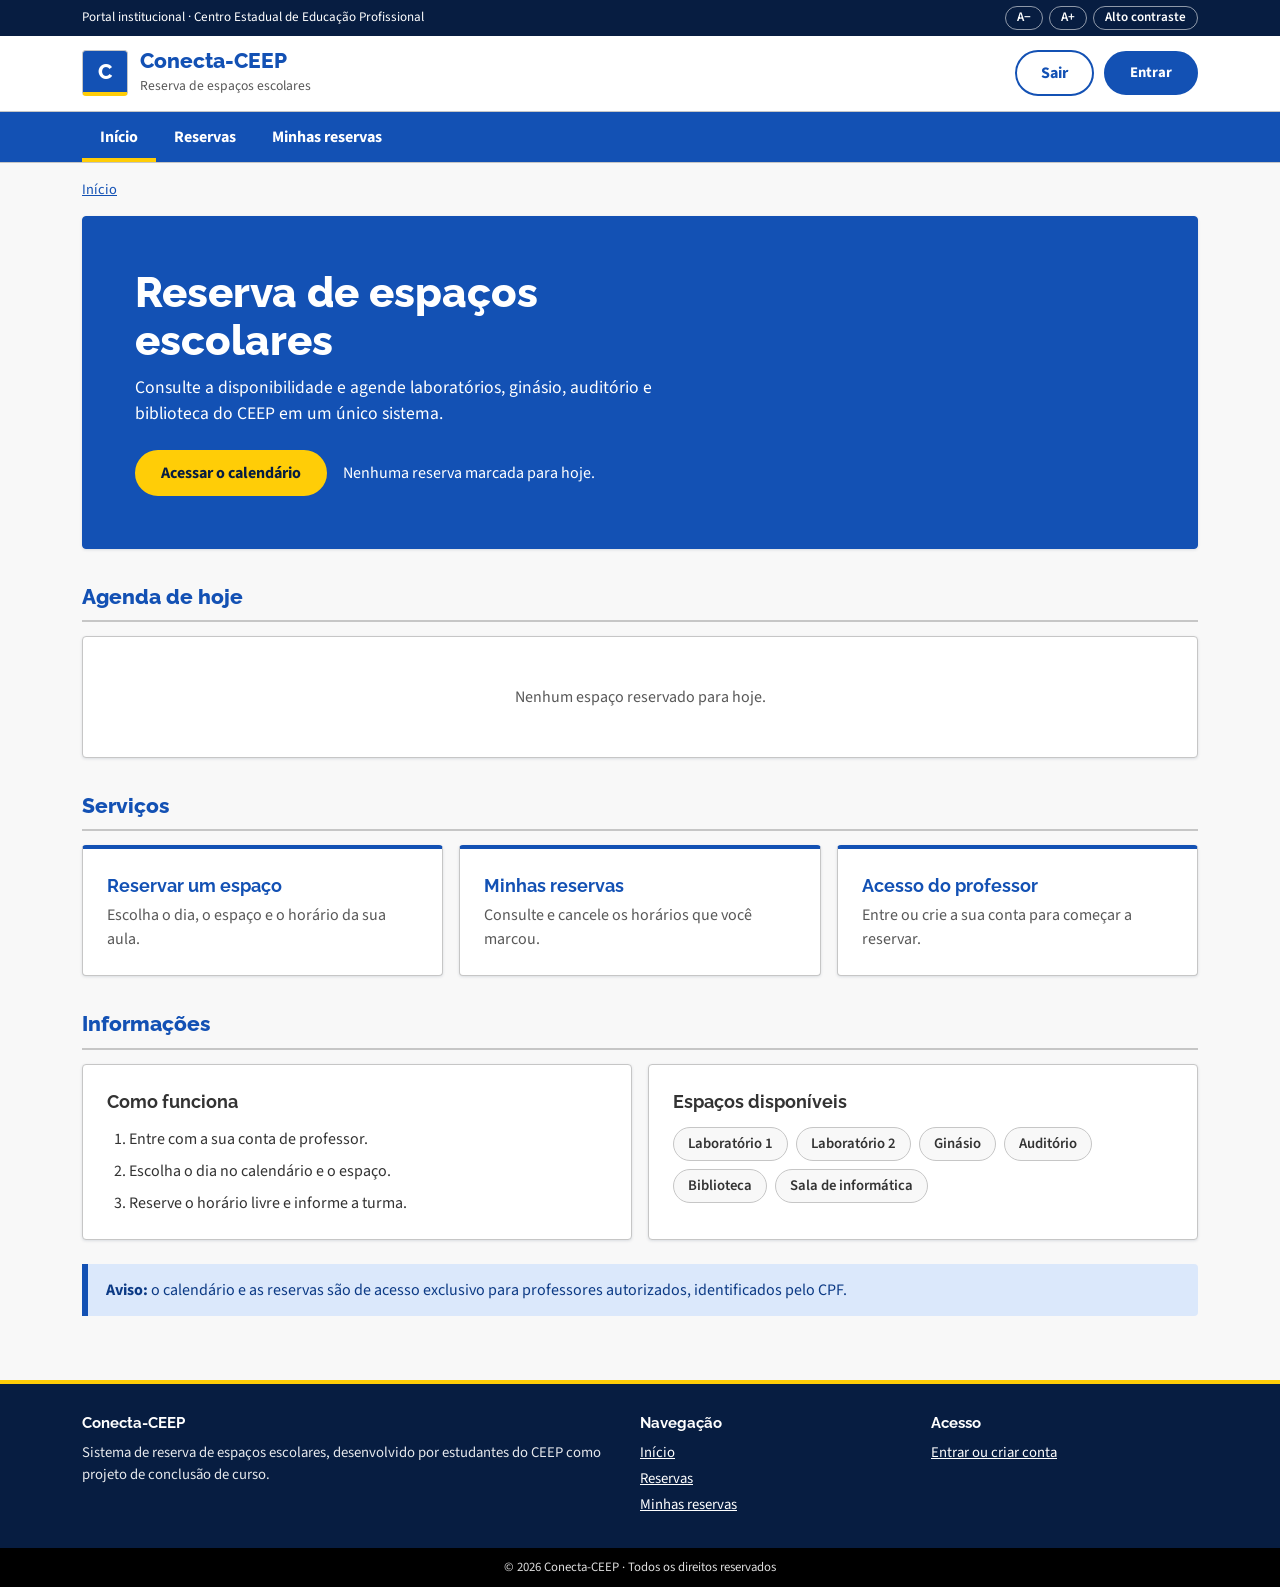
==== index.html @ af9b8474 "Add files via upload" ====
<!DOCTYPE html>
<html lang="pt-BR">
<head>
<meta charset="UTF-8">
<meta name="viewport" content="width=device-width, initial-scale=1, viewport-fit=cover">
<title>Conecta-CEEP</title>
<link rel="stylesheet" href="https://fonts.googleapis.com/css2?family=Raleway:wght@600;800&family=Source+Sans+3:wght@400;600;700&display=swap">
<link rel="stylesheet" href="style.css">
</head>
<body>
<div class="util"><div class="in">
  <span>Portal institucional · Centro Estadual de Educação Profissional</span>
  <span class="tools" role="group" aria-label="Acessibilidade">
    <button type="button" id="aMenos" aria-label="Diminuir texto">A−</button>
    <button type="button" id="aMais" aria-label="Aumentar texto">A+</button>
    <button type="button" id="contraste" aria-pressed="false">Alto contraste</button>
  </span>
</div></div>
<header><div class="in">
  <a class="brand" href="#/inicio"><span class="mark" aria-hidden="true">C</span><span><b>Conecta-CEEP</b><small>Reserva de espaços escolares</small></span></a>
  <div class="who">
    <span id="whoName"></span>
    <button class="btn ghost" id="logout" hidden>Sair</button>
    <a class="btn" id="loginLink" href="#/login">Entrar</a>
  </div>
</div></header>
<nav class="main" id="nav" aria-label="Principal"><div class="in">
  <a href="#/inicio" data-p="inicio">Início</a>
  <a href="#/reservas" data-p="reservas">Reservas</a>
  <a href="#/minhas" data-p="minhas">Minhas reservas</a>
  <a href="#/professores" data-p="professores" id="navProf" hidden>Professores</a>
</div></nav>
<div class="in crumb" id="crumb" aria-label="Você está em"></div>

<main>
  <!-- PÁGINA INICIAL (livre) -->
  <section id="home" class="page">
    <div class="card hero">
      <h1>Reserva de espaços escolares</h1>
      <p>Consulte a disponibilidade e agende laboratórios, ginásio, auditório e biblioteca do CEEP em um único sistema.</p>
      <div class="row-l">
        <a class="btn accent" href="#/reservas">Acessar o calendário</a>
        <span id="homeHoje"></span>
      </div>
    </div>
    <h2 class="sec">Agenda de hoje</h2>
    <div class="card agenda" id="homeAgenda"></div>
    <h2 class="sec">Serviços</h2>
    <div class="svcs">
      <a class="card svc" href="#/reservas"><b>Reservar um espaço</b><span>Escolha o dia, o espaço e o horário da sua aula.</span></a>
      <a class="card svc" href="#/minhas"><b>Minhas reservas</b><span>Consulte e cancele os horários que você marcou.</span></a>
      <a class="card svc" href="#/login"><b>Acesso do professor</b><span>Entre ou crie a sua conta para começar a reservar.</span></a>
    </div>
    <h2 class="sec">Informações</h2>
    <div class="two">
      <div class="card"><h3>Como funciona</h3>
        <ol class="steps"><li>Entre com a sua conta de professor.</li><li>Escolha o dia no calendário e o espaço.</li><li>Reserve o horário livre e informe a turma.</li></ol>
      </div>
      <div class="card"><h3>Espaços disponíveis</h3><ul class="chips" id="homeEspacos"></ul></div>
    </div>
    <p class="notice"><strong>Aviso:</strong> o calendário e as reservas são de acesso exclusivo para professores autorizados, identificados pelo CPF.</p>
  </section>

  <!-- LOGIN / CADASTRO -->
  <section id="auth" hidden aria-label="Acesso ao sistema"><div class="card authcard">
    <a class="fechar" href="#/inicio" aria-label="Fechar e voltar ao início">×</a>
    <h1>Reserve os espaços da escola</h1>
    <p id="authNote"></p>
    <div class="tabs" role="tablist">
      <button role="tab" id="tabIn" aria-selected="true">Entrar</button>
      <button role="tab" id="tabUp" aria-selected="false">Criar conta</button>
    </div>
    <form id="authForm" novalidate>
      <div id="nameWrap" hidden>
        <label for="fName">Nome completo</label>
        <input id="fName" autocomplete="name">
      </div>
      <label for="fCpf">CPF</label>
      <input id="fCpf" inputmode="numeric" maxlength="14" placeholder="000.000.000-00" autocomplete="username">
      <label for="fPass">Senha</label>
      <input id="fPass" type="password" autocomplete="current-password">
      <div class="msg" id="authMsg" role="alert"></div>
      <button class="btn" style="width:100%;margin-top:6px" id="authBtn">Entrar</button>
    </form>
  </div></section>

  <!-- APLICATIVO -->
  <section id="app" hidden>
    <div class="card">
      <div class="cal-head">
        <button id="prev" aria-label="Mês anterior">‹</button>
        <h2 id="monthTitle"></h2>
        <button id="next" aria-label="Próximo mês">›</button>
      </div>
      <div class="grid" id="dows"></div>
      <div class="grid" id="days" style="margin-top:4px"></div>
      <div class="legend">
        <span><i style="background:var(--brand)"></i>Dia selecionado</span>
        <span><i style="background:var(--busy)"></i>Quantidade de reservas</span>
      </div>
    </div>

    <div class="card" id="panel">
      <h2 id="dayTitle"></h2>
      <p class="sub" id="daySub">Escolha o espaço para ver os horários.</p>
      <div class="ov" id="overview" role="group" aria-label="Ocupação por espaço no dia"></div>
      <label for="space">Espaço</label>
      <select id="space"></select>
      <div class="slots" id="slots"></div>
    </div>
  </section>
<section id="prof" class="card page" hidden>
    <h2>Professores autorizados</h2>
    <p class="sub">Só quem tem o CPF nesta lista consegue criar conta e entrar no sistema.</p>
    <form id="profForm" class="inline" novalidate>
      <div><label for="cpfNovo">CPF</label><input id="cpfNovo" inputmode="numeric" maxlength="14" placeholder="000.000.000-00"></div>
      <div><label for="nomeNovo">Nome do professor</label><input id="nomeNovo"></div>
      <button class="btn">Autorizar</button>
    </form>
    <div class="msg" id="profMsg" role="alert"></div>
    <div class="slots" id="profLista"></div>
  </section>

  <section id="minhas" class="card page" hidden>
    <h2>Minhas reservas</h2>
    <div class="slots" id="minhasLista"></div>
  </section>
</main>

<div id="toast" role="status" aria-live="polite"></div>

<footer><div class="in">
  <div><h4>Conecta-CEEP</h4><p>Sistema de reserva de espaços escolares, desenvolvido por estudantes do CEEP como projeto de conclusão de curso.</p></div>
  <div><h4>Navegação</h4><a href="#/inicio">Início</a><a href="#/reservas">Reservas</a><a href="#/minhas">Minhas reservas</a></div>
  <div><h4>Acesso</h4><a href="#/login">Entrar ou criar conta</a></div>
</div><div class="copy">© 2026 Conecta-CEEP · Todos os direitos reservados</div></footer>

<dialog id="dlg">
  <h3 id="dlgTitle">Reservar horário</h3>
  <p id="dlgInfo" style="margin:0;color:var(--muted);font-size:.9rem"></p>
  <label for="turma">Turma ou atividade</label>
  <input id="turma" placeholder="Ex.: 2º A, aula de Química">
  <div class="msg" id="dlgMsg"></div>
  <div class="row">
    <button class="btn ghost" id="dlgCancel" type="button">Cancelar</button>
    <button class="btn" id="dlgOk" type="button">Reservar</button>
  </div>
</dialog>

<script src="script.js"></script>
</body>
</html>
---- style.css ----
:root {
    --bg: #f8f8f8;
    --surface: #fff;
    --ink: #333;
    --muted: #585858;
    --line: #c6c6c6;
    --brand: #1351b4;
    --brand-ink: #fff;
    --gov: #1351b4;
    --gov-dark: #071d41;
    --accent: #ffcd07;
    --free: #e3f5e6;
    --free-ink: #0f5e1a;
    --busy: #fde8e4;
    --busy-ink: #a31a05;
    --mine: #dbe8fb;
    --mine-ink: #0c3a85;
    box-sizing: border-box;
    padding-top: env(safe-area-inset-top,0px);
    padding-bottom: env(safe-area-inset-bottom,0px);
}

:root[data-theme="dark"] {
    --bg: #000;
    --surface: #000;
    --ink: #fff;
    --muted: #eee;
    --line: #fff;
    --brand: #ffcd07;
    --brand-ink: #000;
    --gov: #000;
    --gov-dark: #000;
    --free: #000;
    --free-ink: #7dffa0;
    --busy: #000;
    --busy-ink: #ff9d8f;
    --mine: #000;
    --mine-ink: #9cc2ff;
}

[data-theme="dark"] .slot,
[data-theme="dark"] .hero {
    border: 1px solid currentColor;
}

html {
    font-size: var(--fs,100%);
    scroll-padding-top: env(safe-area-inset-top,0px);
}

* {
    box-sizing: border-box;
}

body {
    margin: 0;
    background: var(--bg);
    color: var(--ink);
    font-family: "Source Sans 3",system-ui,-apple-system,"Segoe UI",sans-serif;
    line-height: 1.5;
}

h1,
h2,
h3,
.brand b,
.mark {
    font-family: "Raleway","Source Sans 3",system-ui,sans-serif;
}

button,
input,
select {
    font: inherit;
    color: inherit;
    font-size: 1rem;
    -webkit-user-select: text;
    user-select: text;
}

button {
    cursor: pointer;
}

a {
    color: var(--brand);
}

:focus-visible {
    outline: 3px solid var(--accent);
    outline-offset: 2px;
    box-shadow: 0 0 0 5px var(--gov-dark);
}

.in {
    max-width: 1180px;
    margin: 0 auto;
    padding-left: clamp(14px,4vw,32px);
    padding-right: clamp(14px,4vw,32px);
}

.util {
    background: var(--gov-dark);
    color: #fff;
    font-size: .82rem;
}

.util .in {
    display: flex;
    justify-content: space-between;
    align-items: center;
    gap: 10px;
    flex-wrap: wrap;
    padding-top: 6px;
    padding-bottom: 6px;
}

.util .tools {
    display: flex;
    gap: 6px;
    align-items: center;
}

.util button {
    background: none;
    border: 1px solid rgba(255,255,255,.55);
    color: #fff;
    border-radius: 99px;
    padding: 1px 11px;
    font-weight: 600;
    font-size: .82rem;
}

.util button:hover {
    background: rgba(255,255,255,.15);
}

header {
    background: var(--surface);
    border-bottom: 1px solid var(--line);
}

header .in {
    display: flex;
    align-items: center;
    justify-content: space-between;
    gap: 14px;
    flex-wrap: wrap;
    padding-top: 14px;
    padding-bottom: 14px;
}

.brand {
    display: flex;
    align-items: center;
    gap: 12px;
    text-decoration: none;
    color: var(--ink);
}

.mark {
    width: 46px;
    height: 46px;
    border-radius: 4px;
    background: var(--gov);
    color: #fff;
    display: grid;
    place-items: center;
    font-weight: 800;
    font-size: 1.3rem;
    border-bottom: 4px solid var(--accent);
    border: 1px solid var(--line);
    border-bottom: 4px solid var(--accent);
}

.brand b {
    display: block;
    font-weight: 800;
    font-size: 1.3rem;
    line-height: 1.1;
    color: var(--gov);
}

[data-theme="dark"] .brand b {
    color: var(--accent);
}

.brand small {
    color: var(--muted);
    font-size: .85rem;
}

.who {
    display: flex;
    align-items: center;
    gap: 10px;
    font-size: .92rem;
    font-weight: 600;
}

nav.main {
    background: var(--gov);
    border-bottom: 1px solid var(--line);
}

nav.main .in {
    display: flex;
    flex-wrap: wrap;
}

nav.main a {
    color: #fff;
    text-decoration: none;
    font-weight: 700;
    padding: 13px 18px 9px;
    border-bottom: 4px solid transparent;
}

nav.main a:hover {
    background: rgba(255,255,255,.14);
}

nav.main a[aria-current="page"] {
    border-bottom-color: var(--accent);
}

.crumb {
    padding-top: 16px;
    padding-bottom: 0;
    font-size: .9rem;
    color: var(--muted);
}

main {
    max-width: 1180px;
    margin: 0 auto;
    padding: 16px clamp(14px,4vw,32px) 40px;
}

.btn {
    display: inline-block;
    border: 2px solid var(--brand);
    border-radius: 99px;
    padding: 9px 24px;
    font-weight: 700;
    background: var(--brand);
    color: var(--brand-ink);
    text-decoration: none;
    text-align: center;
}

.btn:hover {
    filter: brightness(1.12);
}

.btn.ghost {
    background: transparent;
    color: var(--brand);
}

.btn.danger {
    background: var(--busy);
    color: var(--busy-ink);
    border-color: var(--busy-ink);
}

.btn.accent {
    background: var(--accent);
    border-color: var(--accent);
    color: #071d41;
}

.card {
    background: var(--surface);
    border: 1px solid var(--line);
    border-radius: 4px;
    padding: clamp(14px,3vw,24px);
    box-shadow: 0 1px 3px rgba(7,29,65,.12);
}

.page[hidden],
#app[hidden],
#auth[hidden] {
    display: none;
}

.hero {
    background: var(--gov);
    color: #fff;
    border-color: var(--gov);
    padding: clamp(24px,5vw,52px);
}

.hero h1 {
    margin: 0 0 10px;
    font-size: clamp(1.7rem,4.5vw,2.6rem);
    line-height: 1.15;
    font-weight: 800;
    max-width: 22ch;
}

.hero p {
    margin: 0 0 22px;
    max-width: 60ch;
    font-size: 1.1rem;
}

.row-l {
    display: flex;
    align-items: center;
    flex-wrap: wrap;
    gap: 16px;
}

.sec {
    margin: 32px 0 14px;
    font-size: 1.3rem;
    font-weight: 800;
    color: var(--gov);
    padding-bottom: 8px;
    border-bottom: 2px solid var(--line);
}

[data-theme="dark"] .sec {
    color: var(--accent);
}

.svcs {
    display: grid;
    grid-template-columns: repeat(3,1fr);
    gap: 16px;
}

.svc {
    display: block;
    text-decoration: none;
    color: var(--ink);
    border-top: 4px solid var(--gov);
}

.svc:hover {
    background: var(--mine);
}

.svc b {
    display: block;
    font-family: "Raleway",sans-serif;
    font-size: 1.1rem;
    color: var(--gov);
    margin-bottom: 4px;
}

[data-theme="dark"] .svc b {
    color: var(--accent);
}

.svc span {
    color: var(--muted);
}

.two {
    display: grid;
    grid-template-columns: 1fr 1fr;
    gap: 16px;
}

.two h3,
#minhas h2,
#panel h2 {
    margin: 0 0 12px;
    font-size: 1.1rem;
}

.steps {
    margin: 0;
    padding-left: 22px;
    display: grid;
    gap: 8px;
}

.chips {
    list-style: none;
    margin: 0;
    padding: 0;
    display: flex;
    flex-wrap: wrap;
    gap: 8px;
}

.chips li {
    padding: 5px 14px;
    border-radius: 99px;
    background: var(--bg);
    border: 1px solid var(--line);
    font-weight: 600;
    font-size: .92rem;
}

.notice {
    margin: 24px 0 0;
    padding: 14px 18px;
    border-left: 6px solid var(--gov);
    background: var(--mine);
    color: var(--mine-ink);
    border-radius: 0 4px 4px 0;
}

footer {
    background: var(--gov-dark);
    color: #fff;
    margin-top: 24px;
    border-top: 4px solid var(--accent);
}

footer .in {
    display: grid;
    grid-template-columns: 2fr 1fr 1fr;
    gap: 24px;
    padding-top: 28px;
    padding-bottom: 28px;
    font-size: .92rem;
}

footer h4 {
    margin: 0 0 8px;
    font-family: "Raleway",sans-serif;
}

footer a {
    color: #fff;
    display: block;
    margin-bottom: 4px;
}

footer p {
    margin: 0;
    opacity: .9;
}

.copy {
    background: #000;
    color: #ddd;
    text-align: center;
    font-size: .8rem;
    padding: 10px;
}

/* login */
#auth {
    position: fixed;
    inset: 0;
    z-index: 40;
    display: flex;
    align-items: center;
    justify-content: center;
    padding: 16px;
    background: rgba(7,29,65,.45);
    -webkit-backdrop-filter: blur(9px);
    backdrop-filter: blur(9px);
    overflow: auto;
}

[data-theme="dark"] #auth {
    background: rgba(0,0,0,.72);
}

.authcard {
    position: relative;
    width: 100%;
    max-width: 420px;
    box-shadow: 0 20px 60px rgba(0,0,0,.35);
    border-top: 4px solid var(--accent);
}

.fechar {
    position: absolute;
    top: 8px;
    right: 14px;
    font-size: 1.7rem;
    line-height: 1;
    text-decoration: none;
    color: var(--muted);
}

.fechar:hover {
    color: var(--ink);
}

@keyframes fade {
    from {
        opacity: 0;
    }
    to {
        opacity: 1;
    }
}

@keyframes pop {
    from {
        opacity: 0;
        transform: translateY(28px) scale(.95);
    }
    to {
        opacity: 1;
        transform: none;
    }
}

@keyframes rise {
    from {
        opacity: 0;
        transform: translateY(12px);
    }
    to {
        opacity: 1;
        transform: none;
    }
}

@keyframes shake {
    0%,100% {
        transform: none;
    }
    20% {
        transform: translateX(-9px);
    }
    40% {
        transform: translateX(8px);
    }
    60% {
        transform: translateX(-5px);
    }
    80% {
        transform: translateX(3px);
    }
}

@media (prefers-reduced-motion: no-preference) {
    #auth {
        animation: fade .3s ease both;
    }
    .authcard {
        animation: pop .5s cubic-bezier(.2,.8,.2,1) both;
    }
    .authcard.shake {
        animation: shake .4s ease;
    }
    .authcard h1,
    .authcard #authNote,
    .authcard .tabs {
        animation: rise .5s .12s both;
    }
    .authcard #authNote {
        animation-delay: .18s;
    }
    .authcard .tabs {
        animation-delay: .24s;
    }
    #authForm > * {
        animation: rise .5s both;
    }
    #authForm > :nth-child(1) {
        animation-delay: .30s;
    }
    #authForm > :nth-child(2) {
        animation-delay: .36s;
    }
    #authForm > :nth-child(3) {
        animation-delay: .42s;
    }
    #authForm > :nth-child(4) {
        animation-delay: .48s;
    }
    #authForm > :nth-child(5) {
        animation-delay: .54s;
    }
    #authForm > :nth-child(6) {
        animation-delay: .60s;
    }
    input:focus {
        transition: box-shadow .2s;
    }
}

input:focus {
    box-shadow: 0 0 0 3px rgba(19,81,180,.3);
    border-color: var(--brand);
}

#auth h1 {
    margin: 0 0 4px;
    font-size: 1.5rem;
    color: var(--gov);
}

[data-theme="dark"] #auth h1 {
    color: var(--accent);
}

#auth p {
    margin: 0 0 18px;
    color: var(--muted);
}

.tabs {
    display: flex;
    gap: 6px;
    margin-bottom: 16px;
}

.tabs button {
    flex: 1;
    padding: 9px;
    border-radius: 99px;
    border: 2px solid var(--brand);
    background: transparent;
    color: var(--brand);
    font-weight: 700;
}

.tabs button[aria-selected="true"] {
    background: var(--brand);
    color: var(--brand-ink);
}

label {
    display: block;
    font-weight: 700;
    font-size: .92rem;
    margin: 12px 0 4px;
}

input,
select {
    width: 100%;
    padding: 10px 12px;
    border-radius: 4px;
    border: 1px solid #888;
    background: var(--surface);
}

.msg {
    min-height: 1.4em;
    margin-top: 10px;
    font-size: .92rem;
    color: var(--busy-ink);
    font-weight: 600;
}

/* app */
#app {
    display: grid;
    grid-template-columns: minmax(0,1.15fr) minmax(0,1fr);
    gap: 20px;
    align-items: start;
}

.cal-head {
    display: flex;
    align-items: center;
    justify-content: space-between;
    margin-bottom: 12px;
}

.cal-head h2 {
    margin: 0;
    font-size: 1.25rem;
    text-transform: capitalize;
}

.cal-head button {
    width: 40px;
    height: 40px;
    border-radius: 50%;
    border: 2px solid var(--brand);
    background: transparent;
    color: var(--brand);
    font-size: 1.2rem;
    font-weight: 700;
}

.grid {
    display: grid;
    grid-template-columns: repeat(7,1fr);
    gap: 4px;
}

.dow {
    text-align: center;
    font-size: .82rem;
    font-weight: 700;
    color: var(--muted);
    padding: 4px 0;
}

.day {
    aspect-ratio: 1/1;
    min-height: 44px;
    border-radius: 4px;
    border: 1px solid var(--line);
    background: var(--surface);
    display: flex;
    flex-direction: column;
    align-items: center;
    justify-content: center;
    gap: 2px;
    font-weight: 700;
}

.day:hover {
    border-color: var(--brand);
    border-width: 2px;
}

.day.out {
    visibility: hidden;
}

.day.weekend {
    color: var(--muted);
    background: var(--bg);
}

.day.today {
    box-shadow: inset 0 0 0 2px var(--brand);
}

.day.sel {
    background: var(--brand);
    color: var(--brand-ink);
    border-color: var(--brand);
}

.day small {
    font-size: .65rem;
    font-weight: 700;
    padding: 0 6px;
    border-radius: 99px;
    background: var(--busy);
    color: var(--busy-ink);
}

.day.sel small {
    background: var(--brand-ink);
    color: var(--brand);
}

.legend {
    display: flex;
    flex-wrap: wrap;
    gap: 14px;
    margin-top: 14px;
    font-size: .85rem;
    color: var(--muted);
}

.legend i {
    display: inline-block;
    width: 12px;
    height: 12px;
    border-radius: 3px;
    margin-right: 5px;
    vertical-align: -1px;
}

#panel .sub {
    margin: 0 0 14px;
    color: var(--muted);
    font-size: .92rem;
}

#panel h2 {
    text-transform: capitalize;
    font-size: 1.25rem;
    margin-bottom: 2px;
}

.slots {
    display: grid;
    gap: 8px;
    margin-top: 14px;
}

.slot {
    display: flex;
    align-items: center;
    justify-content: space-between;
    gap: 10px;
    padding: 10px 14px;
    border-radius: 4px;
    border: 1px solid transparent;
    border-left: 6px solid currentColor;
    text-align: left;
    width: 100%;
}

.slot .t {
    font-weight: 800;
    min-width: 92px;
}

.slot .d {
    flex: 1;
    font-size: .92rem;
}

.slot.free {
    background: var(--free);
    color: var(--free-ink);
}

.slot.busy {
    background: var(--busy);
    color: var(--busy-ink);
    cursor: default;
}

.slot.mine {
    background: var(--mine);
    color: var(--mine-ink);
}

.empty {
    color: var(--muted);
    padding: 24px 8px;
    text-align: center;
}

dialog {
    border: 1px solid var(--line);
    border-radius: 4px;
    background: var(--surface);
    color: var(--ink);
    max-width: 400px;
    width: calc(100% - 32px);
    padding: 22px;
}

dialog::backdrop {
    background: rgba(7,29,65,.6);
}

dialog h3 {
    margin: 0 0 4px;
}

.row {
    display: flex;
    gap: 8px;
    margin-top: 16px;
    justify-content: flex-end;
}

.ov {
    margin: 0 0 4px;
}

.ov button {
    border: 1px solid var(--line);
    background: var(--surface);
    border-radius: 99px;
    padding: 5px 12px;
    font-weight: 600;
    font-size: .85rem;
}

.ov button[aria-pressed="true"] {
    background: var(--brand);
    color: var(--brand-ink);
    border-color: var(--brand);
}

.ov b {
    font-weight: 800;
}

.agenda .ln {
    display: grid;
    grid-template-columns: 140px 1fr;
    gap: 4px 16px;
    padding: 10px 0;
    border-bottom: 1px solid var(--line);
}

.agenda .ln:last-child {
    border-bottom: 0;
}

.agenda .h {
    font-weight: 800;
    color: var(--gov);
}

[data-theme="dark"] .agenda .h {
    color: var(--accent);
}

#toast {
    position: fixed;
    left: 50%;
    bottom: calc(20px + env(safe-area-inset-bottom,0px));
    transform: translate(-50%,20px);
    background: var(--gov-dark);
    color: #fff;
    border-left: 6px solid var(--accent);
    padding: 12px 18px;
    border-radius: 4px;
    box-shadow: 0 6px 20px rgba(0,0,0,.3);
    opacity: 0;
    pointer-events: none;
    max-width: calc(100% - 32px);
    z-index: 50;
}

#toast.on {
    opacity: 1;
    transform: translate(-50%,0);
}

@media (max-width: 520px) {
    .agenda .ln {
        grid-template-columns: 1fr;
    }
}

@media (max-width: 820px) {
    #app,
    .two,
    .svcs,
    footer .in {
        grid-template-columns: 1fr;
    }
}

@media (prefers-reduced-motion: no-preference) {
    #toast {
        transition: opacity .2s,transform .2s;
    }
    .slot,
    .day,
    .svc,
    .btn {
        transition: background .15s,border-color .15s,filter .15s;
    }
}

.inline {
    display: grid;
    grid-template-columns: 1fr 1fr auto;
    gap: 10px;
    align-items: end;
}

.sub {
    margin: 0 0 14px;
    color: var(--muted);
}

@media (max-width: 820px) {
    .inline {
        grid-template-columns: 1fr;
    }
}
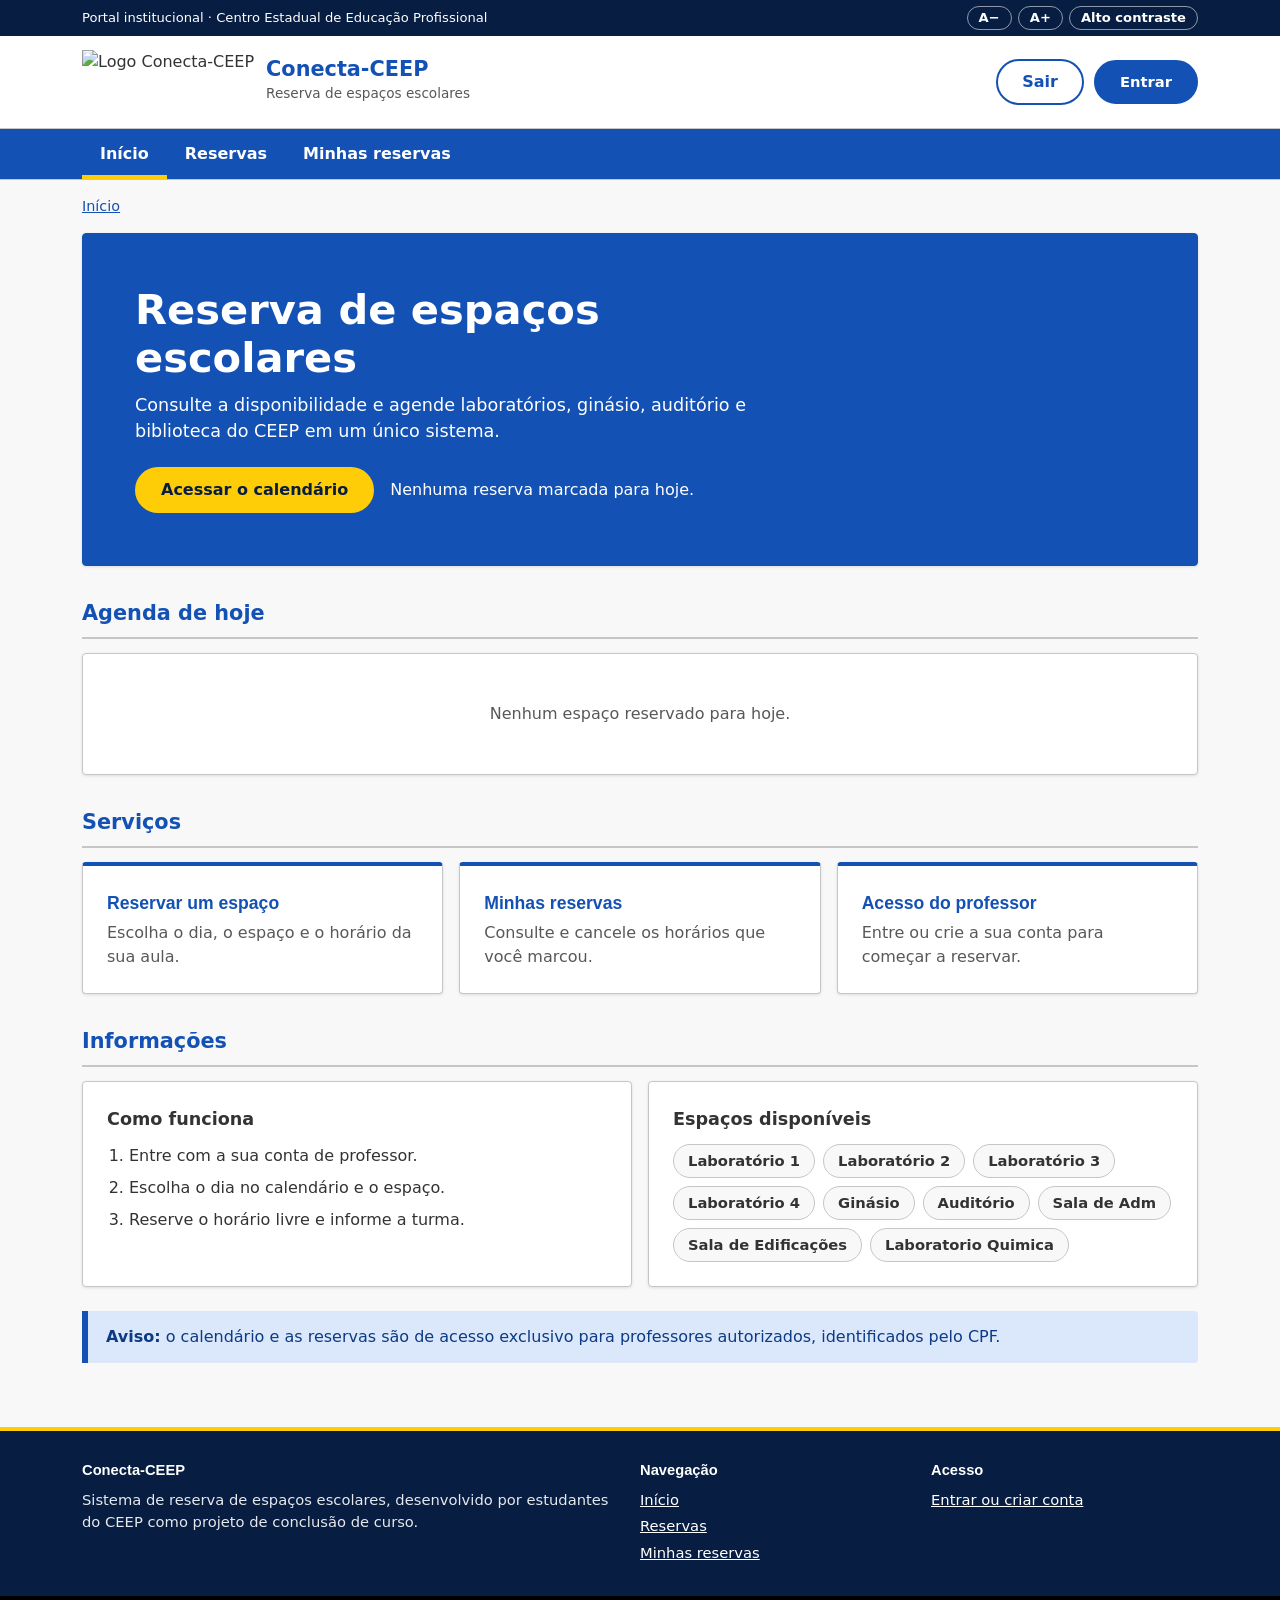
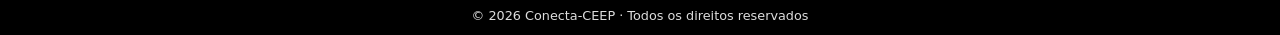
==== commit 1004e2e9: "Add files via upload" ====
--- a/index.html
+++ b/index.html
@@ -4,7 +4,7 @@
 <meta charset="UTF-8">
 <meta name="viewport" content="width=device-width, initial-scale=1, viewport-fit=cover">
 <title>Conecta-CEEP</title>
-<link rel="stylesheet" href="https://fonts.googleapis.com/css2?family=Raleway:wght@600;800&family=Source+Sans+3:wght@400;600;700&display=swap">
+<link rel="icon" type="image/png" href="title.png">
 <link rel="stylesheet" href="style.css">
 </head>
 <body>
@@ -17,7 +17,10 @@
   </span>
 </div></div>
 <header><div class="in">
-  <a class="brand" href="#/inicio"><span class="mark" aria-hidden="true">C</span><span><b>Conecta-CEEP</b><small>Reserva de espaços escolares</small></span></a>
+  <a class="brand" href="#/inicio">
+    <img src="logo.png" alt="Logo Conecta-CEEP" class="brand-logo">
+    <span><b>Conecta-CEEP</b><small>Reserva de espaços escolares</small></span>
+  </a>
   <div class="who">
     <span id="whoName"></span>
     <button class="btn ghost" id="logout" hidden>Sair</button>
@@ -109,7 +112,8 @@
       <div class="slots" id="slots"></div>
     </div>
   </section>
-<section id="prof" class="card page" hidden>
+
+  <section id="prof" class="card page" hidden>
     <h2>Professores autorizados</h2>
     <p class="sub">Só quem tem o CPF nesta lista consegue criar conta e entrar no sistema.</p>
     <form id="profForm" class="inline" novalidate>
@@ -139,7 +143,7 @@
   <h3 id="dlgTitle">Reservar horário</h3>
   <p id="dlgInfo" style="margin:0;color:var(--muted);font-size:.9rem"></p>
   <label for="turma">Turma ou atividade</label>
-  <input id="turma" placeholder="Ex.: 2º A, aula de Química">
+  <input id="turma" placeholder="Ex.: 3º C, aula de Back-End">
   <div class="msg" id="dlgMsg"></div>
   <div class="row">
     <button class="btn ghost" id="dlgCancel" type="button">Cancelar</button>
@@ -149,4 +153,4 @@
 
 <script src="script.js"></script>
 </body>
-</html>
+</html>
--- a/style.css
+++ b/style.css
@@ -961,3 +961,9 @@
         grid-template-columns: 1fr;
     }
 }
+.brand-logo {
+  height: 4em; /* Acompanha automaticamente a alteração do tamanho de texto */
+  width: auto;
+  object-fit: contain;
+  vertical-align: middle;
+}
